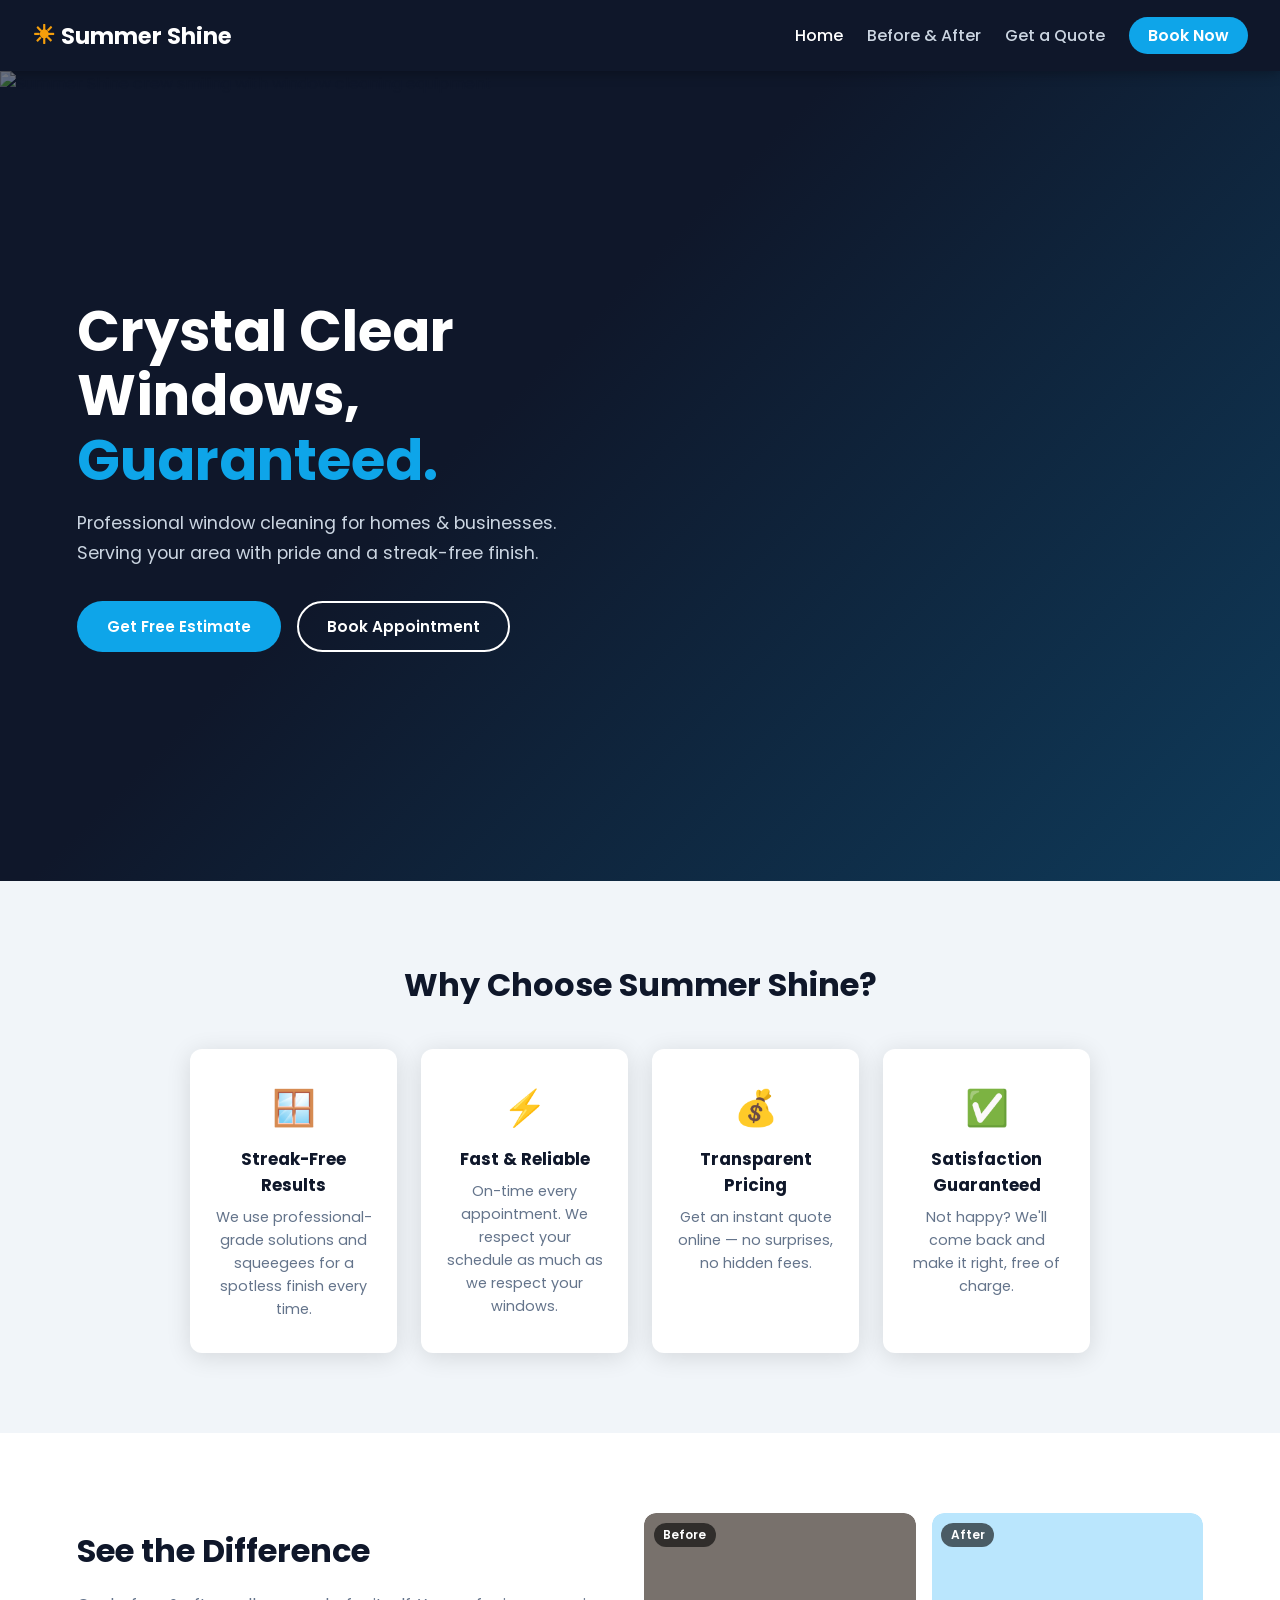
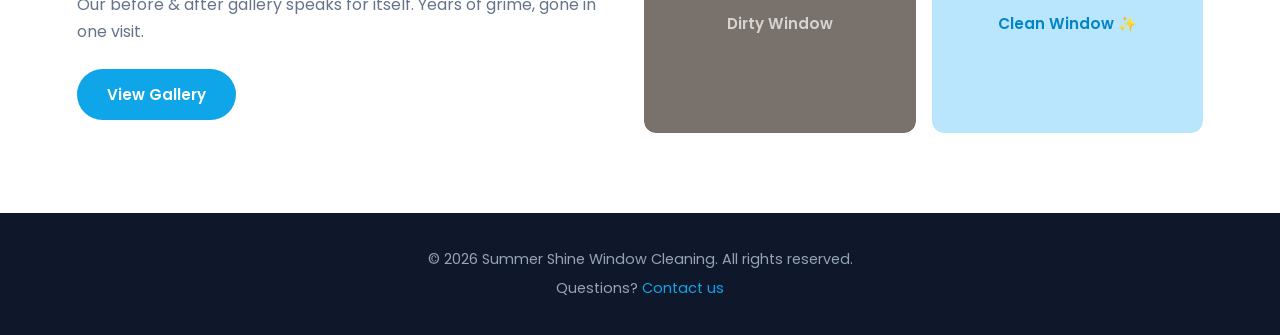
==== index.html @ 6a0af4ba "Initial commit" ====
<!DOCTYPE html>
<html lang="en">
<head>
  <meta charset="UTF-8" />
  <meta name="viewport" content="width=device-width, initial-scale=1.0" />
  <title>Summer Shine Window Cleaning</title>
  <link rel="stylesheet" href="css/style.css" />
  <link rel="preconnect" href="https://fonts.googleapis.com" />
  <link href="https://fonts.googleapis.com/css2?family=Poppins:wght@300;400;600;700&display=swap" rel="stylesheet" />
</head>
<body>
  <!-- NAV -->
  <nav class="navbar">
    <div class="nav-brand">
      <span class="brand-sun">☀</span> Summer Shine
    </div>
    <ul class="nav-links">
      <li><a href="index.html" class="active">Home</a></li>
      <li><a href="before-after.html">Before &amp; After</a></li>
      <li><a href="estimate.html">Get a Quote</a></li>
      <li><a href="book.html" class="btn-book">Book Now</a></li>
    </ul>
    <button class="nav-toggle" aria-label="Toggle menu">&#9776;</button>
  </nav>

  <!-- HERO -->
  <section class="hero">
    <div class="hero-overlay"></div>
    <div class="hero-content">
      <h1>Crystal Clear Windows,<br /><span class="accent">Guaranteed.</span></h1>
      <p class="hero-sub">Professional window cleaning for homes &amp; businesses.<br />Serving your area with pride and a streak-free finish.</p>
      <div class="hero-cta">
        <a href="estimate.html" class="btn btn-primary">Get Free Estimate</a>
        <a href="book.html" class="btn btn-secondary">Book Appointment</a>
      </div>
    </div>
    <!-- Replace src with your actual crew photo -->
    <img class="hero-img" src="images/crew.jpg" alt="Summer Shine crew smiling with window cleaning equipment" />
  </section>

  <!-- WHY US -->
  <section class="features">
    <h2>Why Choose Summer Shine?</h2>
    <div class="features-grid">
      <div class="feature-card">
        <span class="feature-icon">🪟</span>
        <h3>Streak-Free Results</h3>
        <p>We use professional-grade solutions and squeegees for a spotless finish every time.</p>
      </div>
      <div class="feature-card">
        <span class="feature-icon">⚡</span>
        <h3>Fast &amp; Reliable</h3>
        <p>On-time every appointment. We respect your schedule as much as we respect your windows.</p>
      </div>
      <div class="feature-card">
        <span class="feature-icon">💰</span>
        <h3>Transparent Pricing</h3>
        <p>Get an instant quote online — no surprises, no hidden fees.</p>
      </div>
      <div class="feature-card">
        <span class="feature-icon">✅</span>
        <h3>Satisfaction Guaranteed</h3>
        <p>Not happy? We'll come back and make it right, free of charge.</p>
      </div>
    </div>
  </section>

  <!-- TEASER: BEFORE/AFTER -->
  <section class="teaser">
    <div class="teaser-text">
      <h2>See the Difference</h2>
      <p>Our before &amp; after gallery speaks for itself. Years of grime, gone in one visit.</p>
      <a href="before-after.html" class="btn btn-primary">View Gallery</a>
    </div>
    <div class="teaser-images">
      <div class="teaser-half">
        <span class="label">Before</span>
        <!-- Replace with real before photo -->
        <div class="placeholder-img dirty">Dirty Window</div>
      </div>
      <div class="teaser-half">
        <span class="label">After</span>
        <!-- Replace with real after photo -->
        <div class="placeholder-img clean">Clean Window ✨</div>
      </div>
    </div>
  </section>

  <!-- FOOTER -->
  <footer class="footer">
    <p>&copy; <span id="year"></span> Summer Shine Window Cleaning. All rights reserved.</p>
    <p>Questions? <a href="mailto:michaelwyattnelson@gmail.com">Contact us</a></p>
  </footer>

  <script src="js/main.js"></script>
</body>
</html>
---- css/style.css ----
/* =============================================
   Summer Shine — Main Stylesheet
   ============================================= */

*, *::before, *::after { box-sizing: border-box; margin: 0; padding: 0; }

:root {
  --sky: #0ea5e9;
  --sky-dark: #0284c7;
  --sun: #f59e0b;
  --dark: #0f172a;
  --mid: #334155;
  --muted: #64748b;
  --light: #f1f5f9;
  --white: #ffffff;
  --radius: 12px;
  --shadow: 0 4px 24px rgba(0,0,0,.12);
  --font: 'Poppins', sans-serif;
}

body { font-family: var(--font); color: var(--dark); background: var(--white); }
a { text-decoration: none; color: inherit; }
img { max-width: 100%; display: block; }
ul { list-style: none; }

/* ---- BUTTONS ---- */
.btn {
  display: inline-block;
  padding: .75rem 1.75rem;
  border-radius: 50px;
  font-weight: 600;
  font-size: .95rem;
  cursor: pointer;
  border: 2px solid transparent;
  transition: all .2s;
}
.btn-primary { background: var(--sky); color: var(--white); }
.btn-primary:hover { background: var(--sky-dark); }
.btn-secondary { background: transparent; color: var(--white); border-color: var(--white); }
.btn-secondary:hover { background: rgba(255,255,255,.15); }
.btn-full { display: block; text-align: center; width: 100%; }

/* ---- NAVBAR ---- */
.navbar {
  position: sticky; top: 0; z-index: 100;
  display: flex; align-items: center; justify-content: space-between;
  padding: 1rem 2rem;
  background: var(--dark);
  box-shadow: 0 2px 12px rgba(0,0,0,.3);
}
.nav-brand {
  font-size: 1.4rem; font-weight: 700; color: var(--white);
  display: flex; align-items: center; gap: .4rem;
}
.brand-sun { color: var(--sun); font-size: 1.6rem; }
.nav-links { display: flex; gap: 1.5rem; align-items: center; }
.nav-links a { color: #cbd5e1; font-weight: 500; transition: color .2s; }
.nav-links a:hover, .nav-links a.active { color: var(--white); }
.btn-book {
  background: var(--sky); color: var(--white) !important;
  padding: .45rem 1.2rem; border-radius: 50px;
  font-weight: 600 !important;
}
.btn-book:hover { background: var(--sky-dark); }
.btn-book.active { background: var(--sky-dark); }
.nav-toggle { display: none; background: none; border: none; color: var(--white); font-size: 1.5rem; cursor: pointer; }

@media (max-width: 700px) {
  .nav-links { display: none; flex-direction: column; position: absolute; top: 64px; left: 0; right: 0;
    background: var(--dark); padding: 1rem 2rem 1.5rem; gap: 1rem; }
  .nav-links.open { display: flex; }
  .nav-toggle { display: block; }
}

/* ---- HERO ---- */
.hero {
  position: relative; min-height: 90vh;
  display: flex; align-items: center;
  overflow: hidden; background: var(--dark);
}
.hero-img {
  position: absolute; inset: 0; width: 100%; height: 100%;
  object-fit: cover; opacity: .45;
}
.hero-overlay {
  position: absolute; inset: 0;
  background: linear-gradient(135deg, rgba(15,23,42,.85) 40%, rgba(14,165,233,.25) 100%);
}
.hero-content {
  position: relative; z-index: 2;
  max-width: 680px; padding: 3rem 2rem 3rem 6vw;
}
.hero-content h1 { font-size: clamp(2rem, 5vw, 3.5rem); color: var(--white); line-height: 1.15; margin-bottom: 1rem; }
.accent { color: var(--sky); }
.hero-sub { color: #cbd5e1; font-size: 1.1rem; line-height: 1.7; margin-bottom: 2rem; }
.hero-cta { display: flex; gap: 1rem; flex-wrap: wrap; }

/* ---- FEATURES ---- */
.features { padding: 5rem 2rem; background: var(--light); text-align: center; }
.features h2 { font-size: 2rem; margin-bottom: 2.5rem; }
.features-grid { display: grid; grid-template-columns: repeat(auto-fit, minmax(200px, 1fr)); gap: 1.5rem; max-width: 900px; margin: 0 auto; }
.feature-card { background: var(--white); border-radius: var(--radius); padding: 2rem 1.5rem; box-shadow: var(--shadow); }
.feature-icon { font-size: 2.2rem; }
.feature-card h3 { margin: .75rem 0 .5rem; font-size: 1.05rem; }
.feature-card p { color: var(--muted); font-size: .9rem; line-height: 1.6; }

/* ---- TEASER ---- */
.teaser { display: flex; align-items: center; gap: 3rem; padding: 5rem 6vw; flex-wrap: wrap; }
.teaser-text { flex: 1 1 280px; }
.teaser-text h2 { font-size: 2rem; margin-bottom: 1rem; }
.teaser-text p { color: var(--muted); margin-bottom: 1.5rem; line-height: 1.7; }
.teaser-images { flex: 1 1 320px; display: flex; gap: 1rem; }
.teaser-half { flex: 1; position: relative; border-radius: var(--radius); overflow: hidden; }
.label {
  position: absolute; top: .6rem; left: .6rem; z-index: 2;
  background: rgba(0,0,0,.6); color: var(--white);
  font-size: .75rem; font-weight: 600; padding: .2rem .6rem; border-radius: 50px;
}
.placeholder-img {
  height: 220px; border-radius: var(--radius); display: flex;
  align-items: center; justify-content: center; font-weight: 600; font-size: .95rem;
}
.dirty { background: #78716c; color: #d6d3d1; }
.clean { background: #bae6fd; color: var(--sky-dark); }

/* ---- PAGE HEADER ---- */
.page-header { text-align: center; padding: 4rem 2rem 2rem; background: var(--dark); color: var(--white); }
.page-header h1 { font-size: clamp(1.8rem, 4vw, 2.8rem); margin-bottom: .75rem; }
.page-header p { color: #94a3b8; font-size: 1.05rem; }

/* ---- BEFORE/AFTER GALLERY ---- */
.gallery { padding: 3rem 2rem 5rem; }
.gallery-grid { display: grid; grid-template-columns: repeat(auto-fit, minmax(300px, 1fr)); gap: 2rem; max-width: 1100px; margin: 0 auto; }
.gallery-item { border-radius: var(--radius); overflow: hidden; box-shadow: var(--shadow); }
.gallery-caption { text-align: center; padding: .75rem; font-size: .9rem; color: var(--muted); background: var(--white); }

/* Compare slider */
.compare-wrapper {
  position: relative; overflow: hidden; cursor: col-resize;
  aspect-ratio: 4/3; user-select: none;
}
.compare-before, .compare-after {
  position: absolute; inset: 0;
}
.compare-before img, .compare-after img {
  width: 100%; height: 100%; object-fit: cover;
}
.compare-after { clip-path: inset(0 50% 0 0); }
.compare-label {
  position: absolute; bottom: .6rem; left: .6rem; z-index: 3;
  background: rgba(0,0,0,.55); color: var(--white);
  font-size: .75rem; font-weight: 600; padding: .2rem .6rem; border-radius: 50px;
}
.after-label { left: auto; right: .6rem; }
.compare-handle {
  position: absolute; top: 0; bottom: 0; left: 50%; z-index: 4;
  width: 3px; background: var(--white);
  transform: translateX(-50%);
}
.compare-handle::before, .compare-handle::after {
  content: ''; position: absolute; left: 50%; transform: translateX(-50%);
  width: 36px; height: 36px; border-radius: 50%;
  background: var(--white); box-shadow: 0 2px 8px rgba(0,0,0,.3);
}
.compare-handle::before { top: calc(50% - 18px); }
.compare-handle::after { display: none; }
.compare-range {
  position: absolute; inset: 0; width: 100%; height: 100%;
  opacity: 0; cursor: col-resize; z-index: 5;
}

/* ---- CTA BAND ---- */
.cta-band {
  text-align: center; padding: 4rem 2rem;
  background: linear-gradient(135deg, var(--sky-dark), var(--sky));
  color: var(--white);
}
.cta-band h2 { font-size: 1.8rem; margin-bottom: 1.5rem; }
.cta-band .btn { margin: .4rem; }

/* ---- ESTIMATE ---- */
.estimate-section { padding: 3rem 1rem 5rem; display: flex; justify-content: center; }
.estimate-card { background: var(--white); border-radius: var(--radius); box-shadow: var(--shadow); padding: 2.5rem; max-width: 500px; width: 100%; }
.pricing-legend { display: flex; gap: 1rem; margin-bottom: 2rem; justify-content: center; flex-wrap: wrap; }
.price-badge {
  display: flex; flex-direction: column; align-items: center;
  background: var(--light); border-radius: var(--radius); padding: .8rem 1.2rem;
  min-width: 90px;
}
.price-badge span { font-size: .8rem; color: var(--muted); }
.price-badge strong { font-size: 1.4rem; color: var(--sky-dark); }
.price-badge small { font-size: .7rem; color: var(--muted); text-align: center; }

.form-row { display: flex; align-items: center; justify-content: space-between; margin-bottom: 1.2rem; }
.form-row label { font-weight: 600; }
.qty-control { display: flex; align-items: center; gap: .5rem; }
.qty-control input[type="number"] {
  width: 64px; text-align: center; border: 2px solid #e2e8f0;
  border-radius: 8px; padding: .4rem; font-size: 1rem; font-family: var(--font);
  -moz-appearance: textfield;
}
.qty-control input::-webkit-outer-spin-button,
.qty-control input::-webkit-inner-spin-button { -webkit-appearance: none; }
.qty-btn {
  width: 36px; height: 36px; border-radius: 50%; border: 2px solid var(--sky);
  background: transparent; color: var(--sky); font-size: 1.2rem; font-weight: 700;
  cursor: pointer; transition: all .15s;
  display: flex; align-items: center; justify-content: center;
}
.qty-btn:hover { background: var(--sky); color: var(--white); }

.estimate-result {
  text-align: center; background: var(--light); border-radius: var(--radius);
  padding: 1.5rem; margin: 1.5rem 0;
}
.result-label { font-size: .85rem; color: var(--muted); text-transform: uppercase; letter-spacing: .05em; }
.result-amount { font-size: 3rem; font-weight: 700; color: var(--sky-dark); }
.result-breakdown { font-size: .85rem; color: var(--muted); margin-top: .25rem; }

/* ---- BOOKING ---- */
.book-section { padding: 3rem 1rem 5rem; display: flex; justify-content: center; }
.book-card { background: var(--white); border-radius: var(--radius); box-shadow: var(--shadow); padding: 2.5rem; max-width: 560px; width: 100%; }

/* Calendar */
.calendar-container { margin-bottom: 1.5rem; }
.cal-header { display: flex; align-items: center; justify-content: space-between; margin-bottom: 1rem; font-weight: 600; font-size: 1.05rem; }
.cal-nav { background: none; border: none; font-size: 1.8rem; cursor: pointer; color: var(--sky); line-height: 1; padding: 0 .25rem; }
.cal-grid { display: grid; grid-template-columns: repeat(7, 1fr); gap: 4px; text-align: center; }
.cal-day-name { font-size: .75rem; color: var(--muted); padding: .3rem 0; font-weight: 600; }
.cal-day {
  aspect-ratio: 1; display: flex; align-items: center; justify-content: center;
  border-radius: 8px; font-size: .9rem; cursor: pointer; border: 2px solid transparent;
  transition: all .15s;
}
.cal-day:hover:not(.cal-empty):not(.cal-past):not(.cal-booked-full) { background: var(--sky); color: var(--white); }
.cal-day.selected { background: var(--sky-dark); color: var(--white); }
.cal-day.cal-past { color: #cbd5e1; cursor: not-allowed; }
.cal-day.cal-booked-full { background: #fee2e2; color: #ef4444; cursor: not-allowed; font-weight: 600; }
.cal-day.cal-today { border-color: var(--sky); font-weight: 700; }
.cal-empty { pointer-events: none; }

/* Timeslots */
.timeslot-container { margin-bottom: 1.5rem; }
.timeslot-container h3 { font-size: 1rem; margin-bottom: .75rem; }
.timeslot-grid { display: flex; flex-wrap: wrap; gap: .5rem; }
.timeslot-btn {
  padding: .45rem 1rem; border-radius: 50px;
  border: 2px solid var(--sky); background: transparent;
  color: var(--sky); font-weight: 600; font-size: .85rem;
  cursor: pointer; transition: all .15s; font-family: var(--font);
}
.timeslot-btn:hover:not(:disabled) { background: var(--sky); color: var(--white); }
.timeslot-btn.selected { background: var(--sky-dark); color: var(--white); border-color: var(--sky-dark); }
.timeslot-btn:disabled { border-color: #e2e8f0; color: #cbd5e1; cursor: not-allowed; background: var(--light); }

/* Booking form */
.booking-form { margin-top: .5rem; }
.slot-confirm { font-size: 1rem; color: var(--sky-dark); margin-bottom: 1.25rem; }
.form-group { margin-bottom: 1rem; }
.form-group label { display: block; font-weight: 600; font-size: .9rem; margin-bottom: .35rem; }
.form-group input, .form-group textarea {
  width: 100%; border: 2px solid #e2e8f0; border-radius: 8px;
  padding: .6rem .9rem; font-size: .95rem; font-family: var(--font);
  transition: border-color .2s;
}
.form-group input:focus, .form-group textarea:focus { outline: none; border-color: var(--sky); }
.estimate-summary { background: var(--light); border-radius: 8px; padding: .75rem 1rem; margin-bottom: 1rem; font-size: .9rem; }
.form-note { font-size: .78rem; color: var(--muted); margin-top: .75rem; text-align: center; }

/* Success */
.success-message { text-align: center; padding: 2rem; }
.success-icon { font-size: 3rem; }
.success-message h2 { margin: 1rem 0 .5rem; font-size: 1.8rem; }
.success-message p { color: var(--muted); margin-bottom: 1.5rem; line-height: 1.7; }

/* ---- FOOTER ---- */
.footer { background: var(--dark); color: #94a3b8; text-align: center; padding: 2rem; font-size: .9rem; line-height: 2; }
.footer a { color: var(--sky); }
.footer a:hover { text-decoration: underline; }
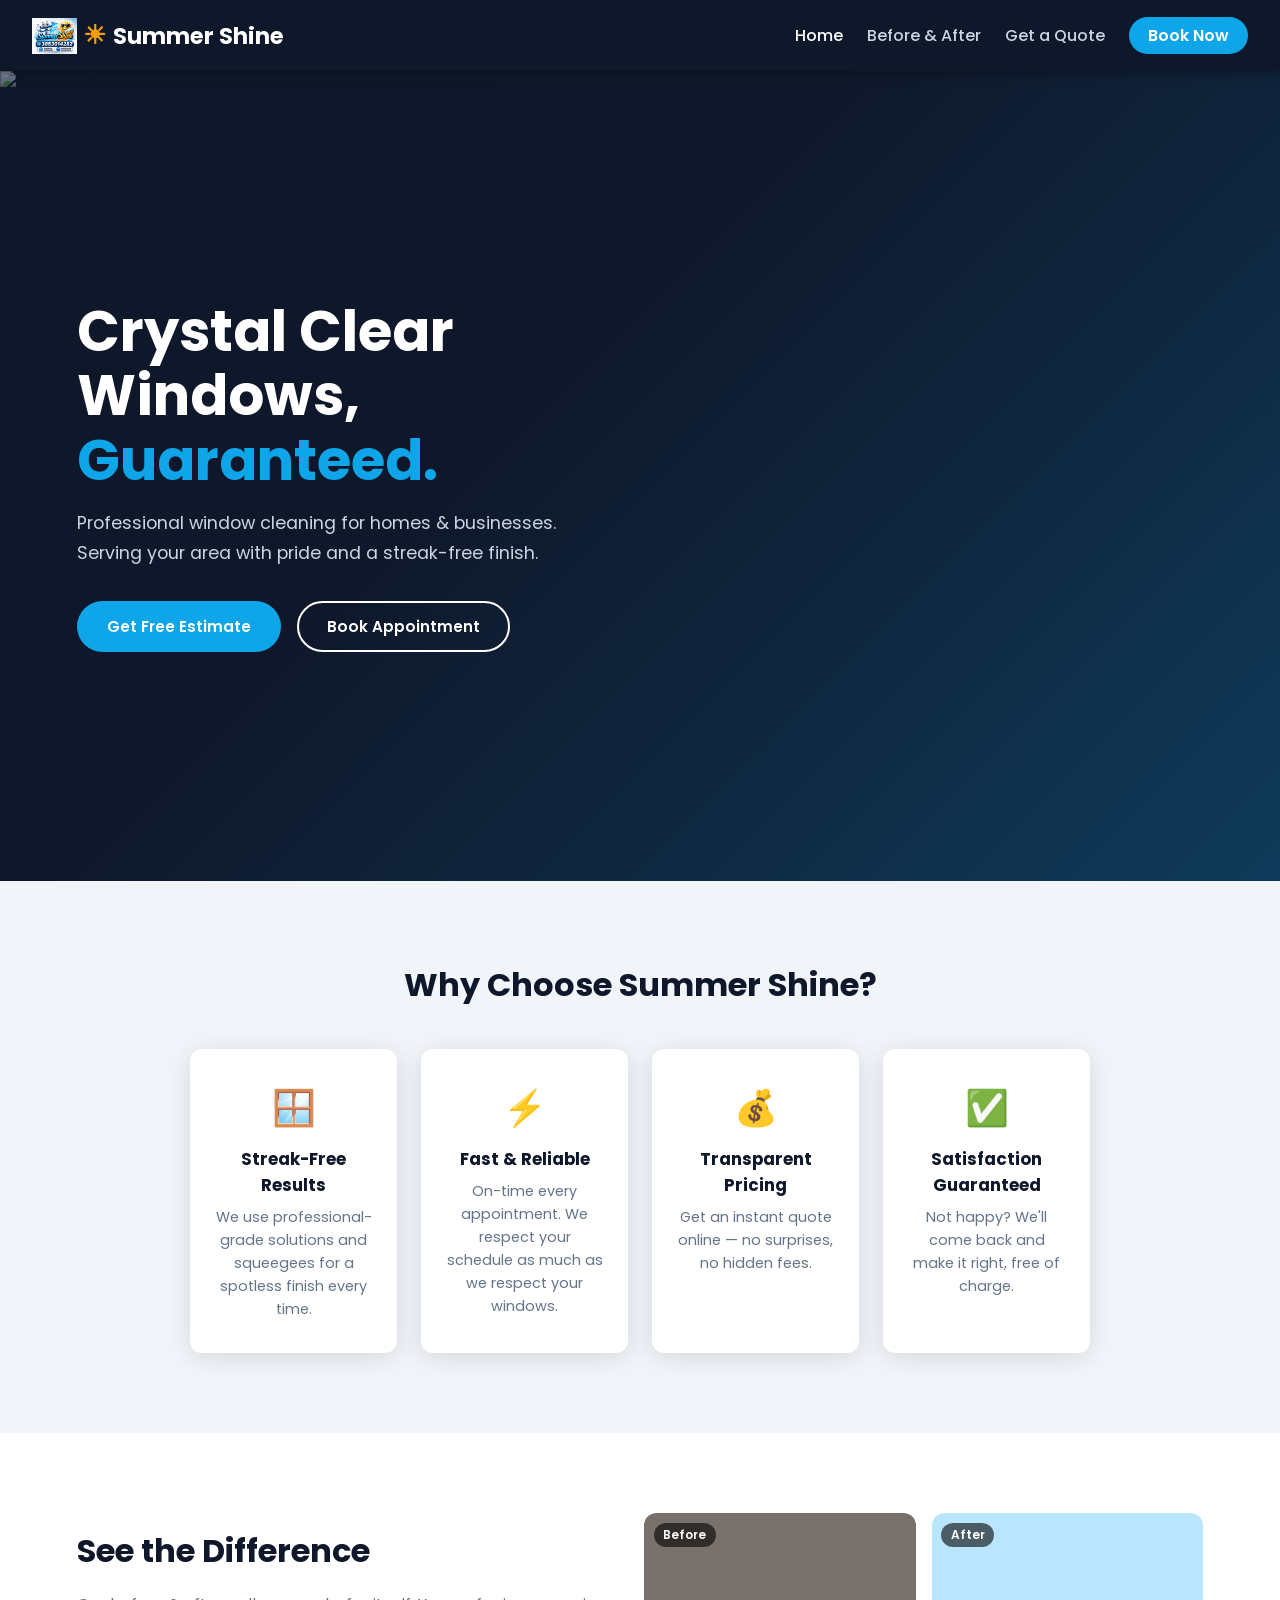
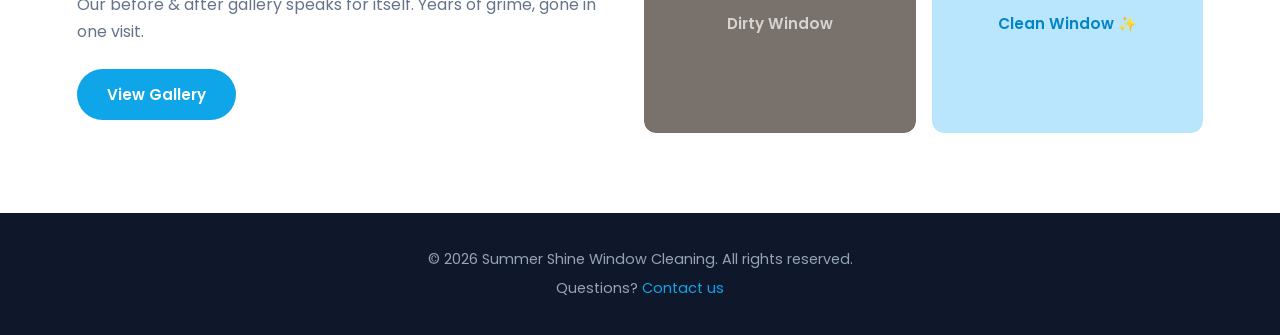
==== commit f74cc4c0: "Add logo placeholder, simplify estimate to panes/screens at  each" ====
--- a/index.html
+++ b/index.html
@@ -12,6 +12,8 @@
   <!-- NAV -->
   <nav class="navbar">
     <div class="nav-brand">
+      <!-- Replace images/logo.png with your actual company logo file -->
+      <img class="brand-logo" src="images/logo.png" alt="Summer Shine logo" onerror="this.style.display='none'" />
       <span class="brand-sun">☀</span> Summer Shine
     </div>
     <ul class="nav-links">
--- a/css/style.css
+++ b/css/style.css
@@ -52,6 +52,12 @@
   font-size: 1.4rem; font-weight: 700; color: var(--white);
   display: flex; align-items: center; gap: .4rem;
 }
+/* Company logo — swap images/logo.png for your actual file */
+.brand-logo {
+  height: 36px;
+  width: auto;
+  object-fit: contain;
+}
 .brand-sun { color: var(--sun); font-size: 1.6rem; }
 .nav-links { display: flex; gap: 1.5rem; align-items: center; }
 .nav-links a { color: #cbd5e1; font-weight: 500; transition: color .2s; }
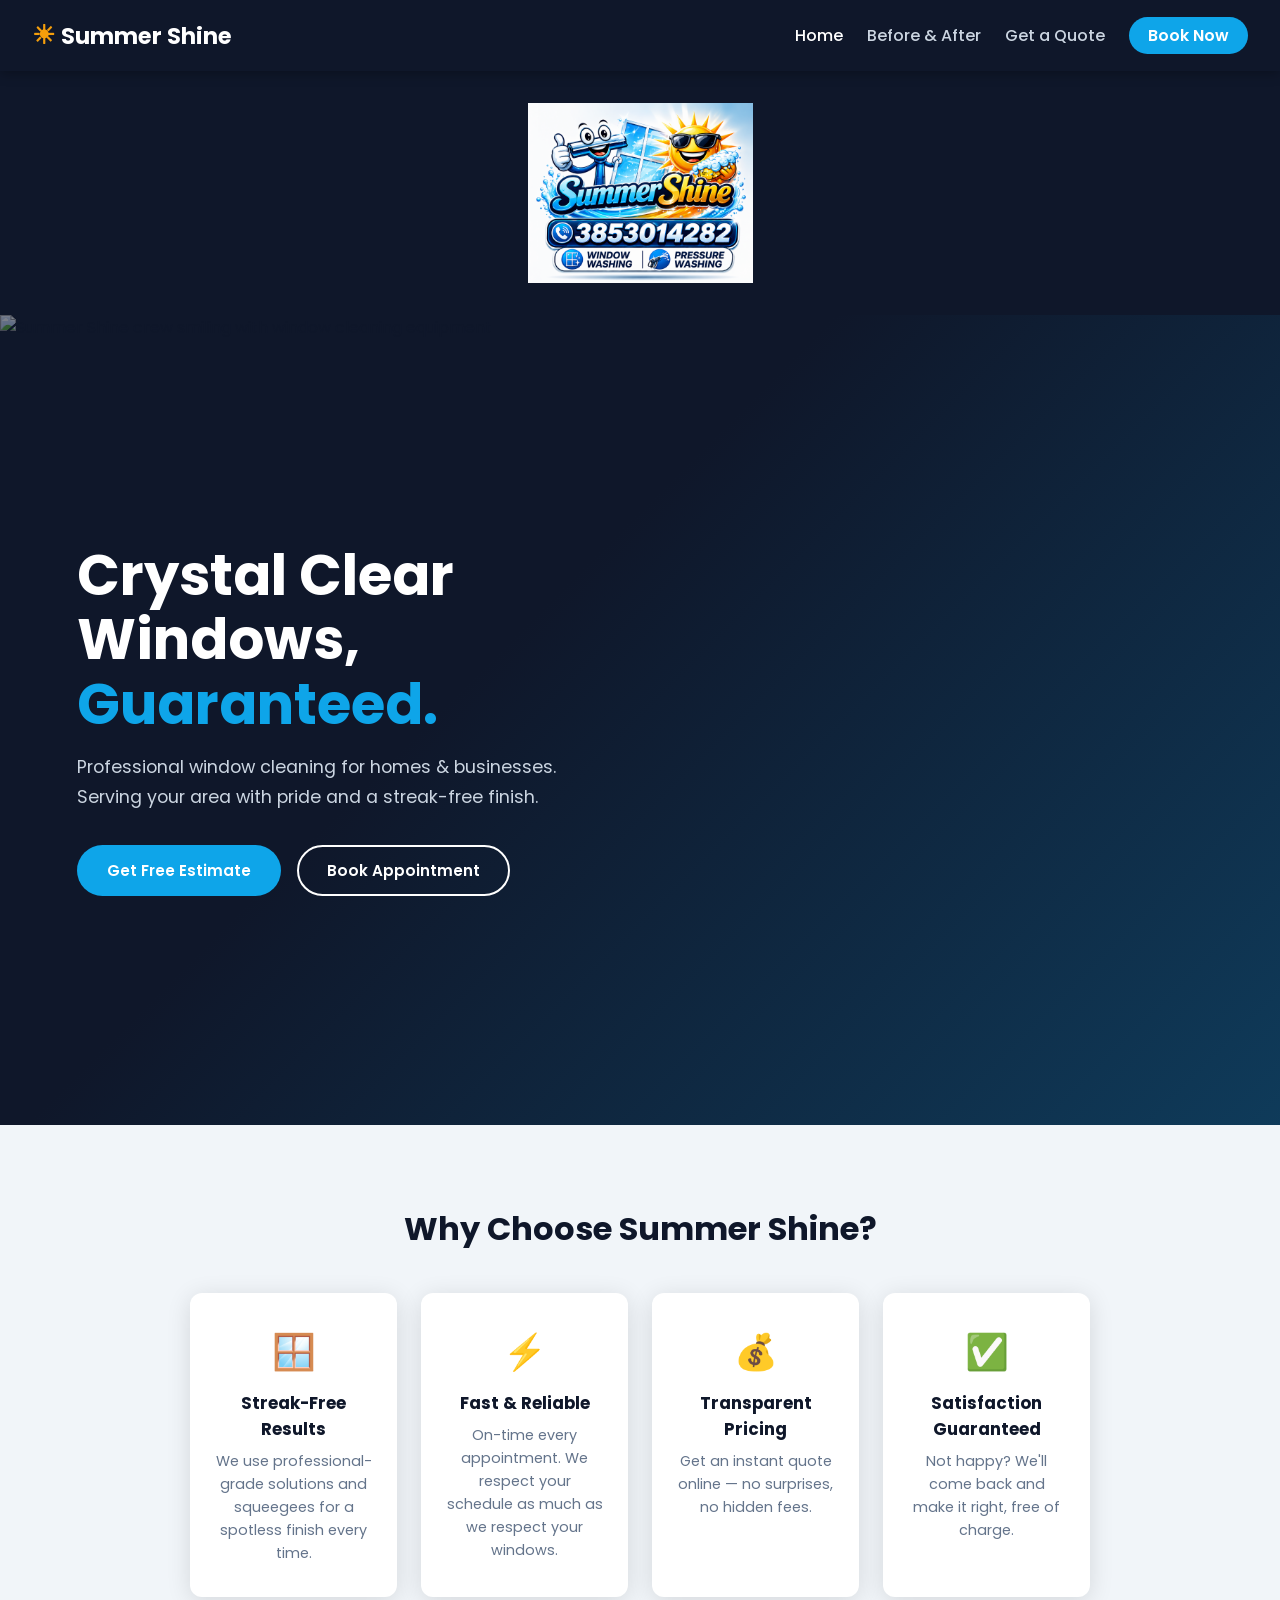
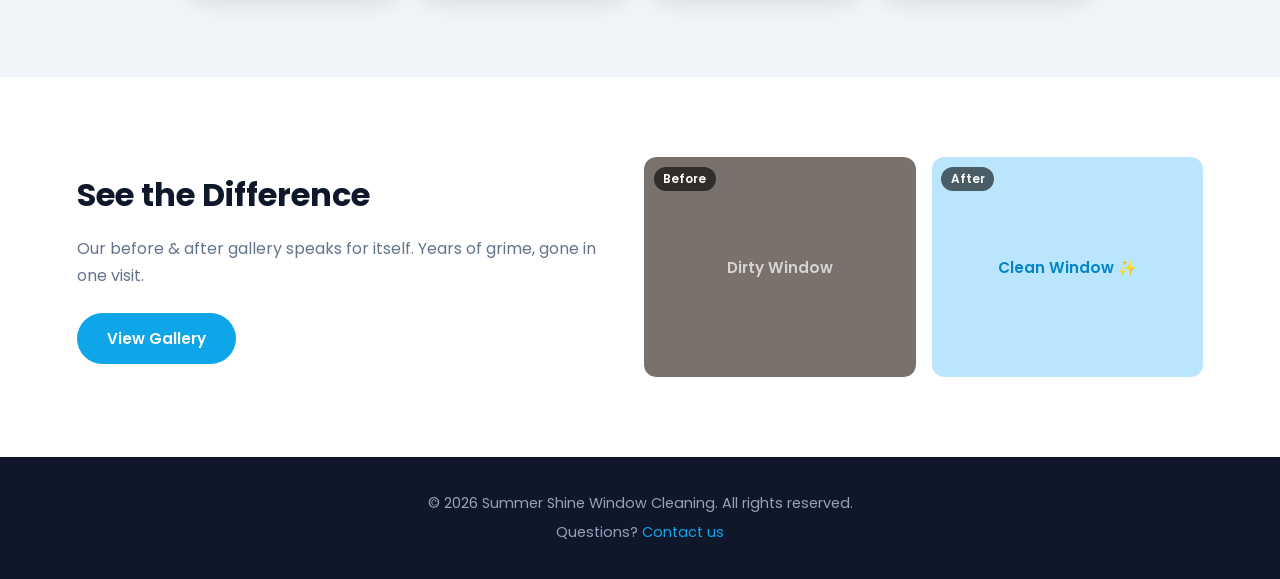
==== commit 4f52124f: "Move logo below navbar, increase logo size" ====
--- a/index.html
+++ b/index.html
@@ -12,8 +12,6 @@
   <!-- NAV -->
   <nav class="navbar">
     <div class="nav-brand">
-      <!-- Replace images/logo.png with your actual company logo file -->
-      <img class="brand-logo" src="images/logo.png" alt="Summer Shine logo" onerror="this.style.display='none'" />
       <span class="brand-sun">☀</span> Summer Shine
     </div>
     <ul class="nav-links">
@@ -24,6 +22,12 @@
     </ul>
     <button class="nav-toggle" aria-label="Toggle menu">&#9776;</button>
   </nav>
+
+  <!-- LOGO -->
+  <!-- Replace images/logo.png with your actual company logo file -->
+  <div class="logo-banner">
+    <img class="site-logo" src="images/logo.png" alt="Summer Shine logo" onerror="this.style.display='none'" />
+  </div>
 
   <!-- HERO -->
   <section class="hero">
--- a/css/style.css
+++ b/css/style.css
@@ -52,13 +52,22 @@
   font-size: 1.4rem; font-weight: 700; color: var(--white);
   display: flex; align-items: center; gap: .4rem;
 }
+.brand-sun { color: var(--sun); font-size: 1.6rem; }
+
+/* Logo banner below navbar */
+.logo-banner {
+  display: flex;
+  justify-content: center;
+  align-items: center;
+  padding: 2rem 1rem;
+  background: var(--dark);
+}
 /* Company logo — swap images/logo.png for your actual file */
-.brand-logo {
-  height: 36px;
+.site-logo {
+  height: 180px;
   width: auto;
   object-fit: contain;
 }
-.brand-sun { color: var(--sun); font-size: 1.6rem; }
 .nav-links { display: flex; gap: 1.5rem; align-items: center; }
 .nav-links a { color: #cbd5e1; font-weight: 500; transition: color .2s; }
 .nav-links a:hover, .nav-links a.active { color: var(--white); }
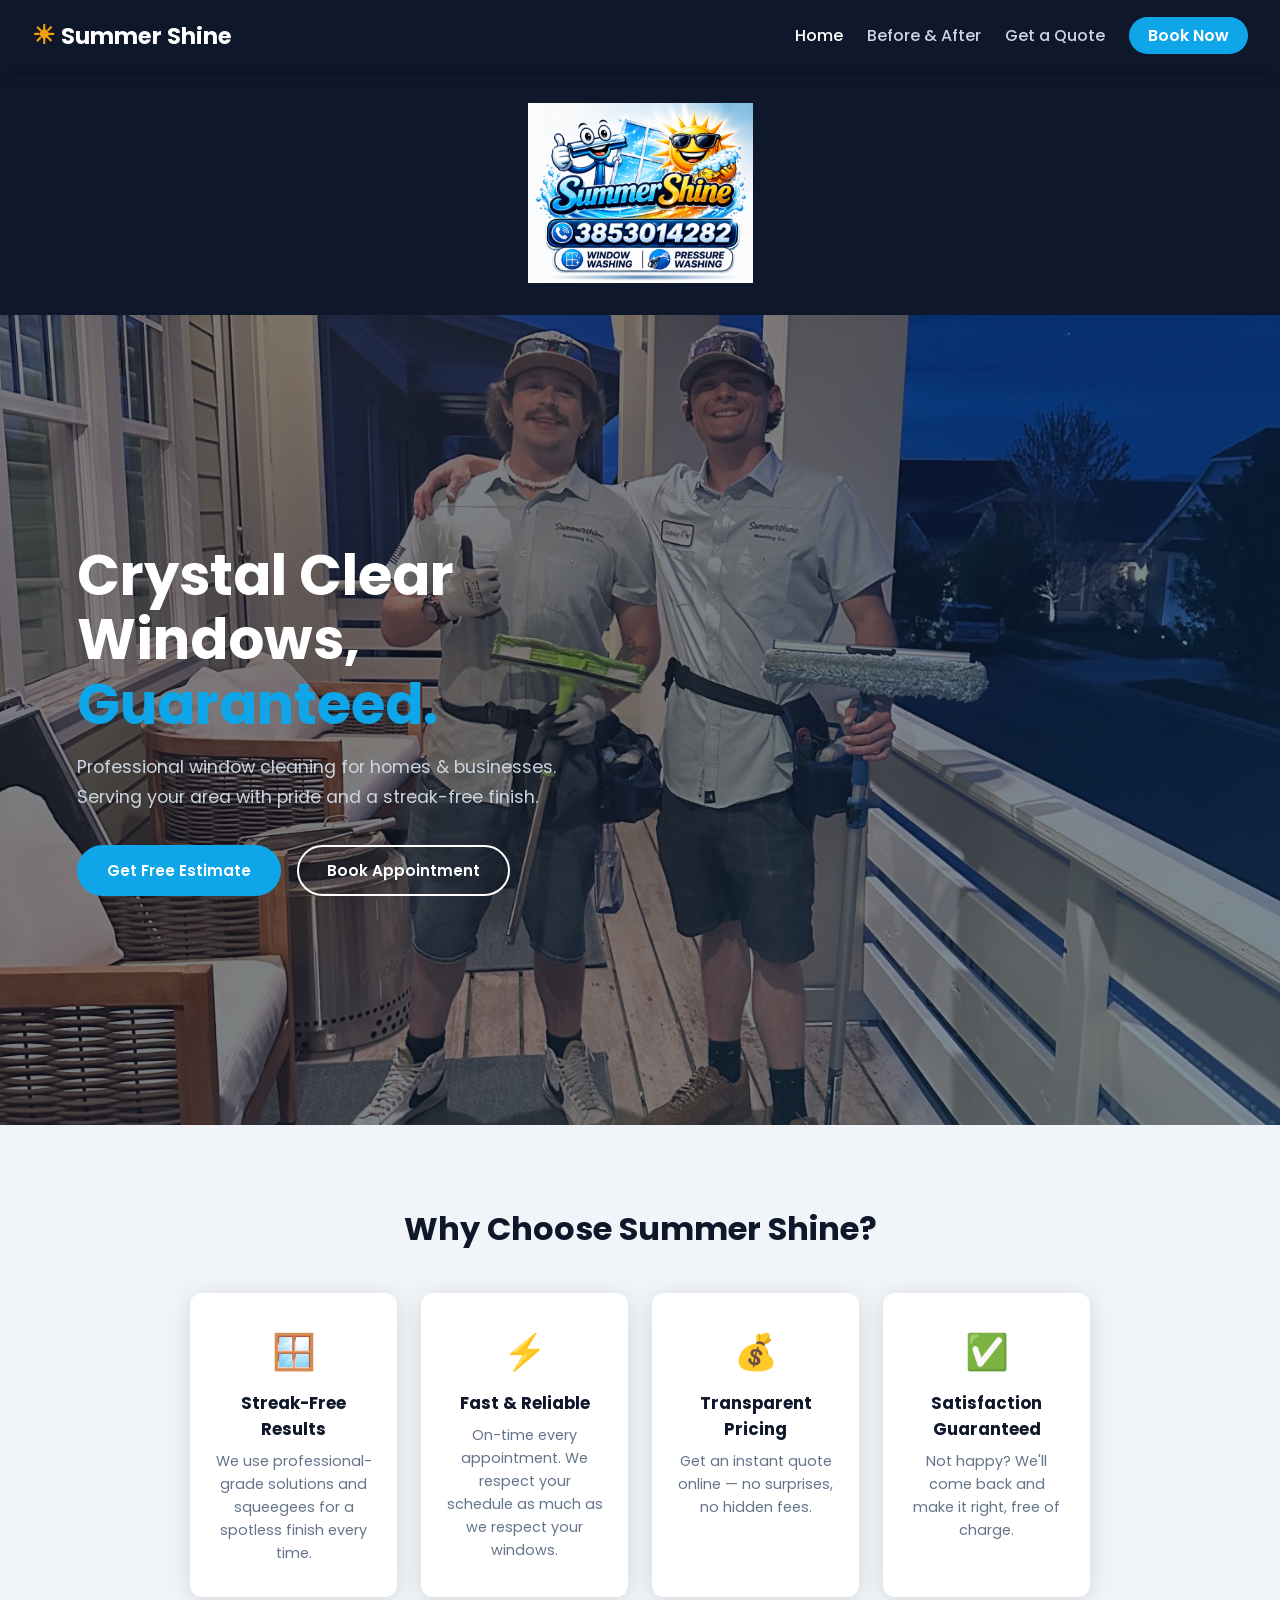
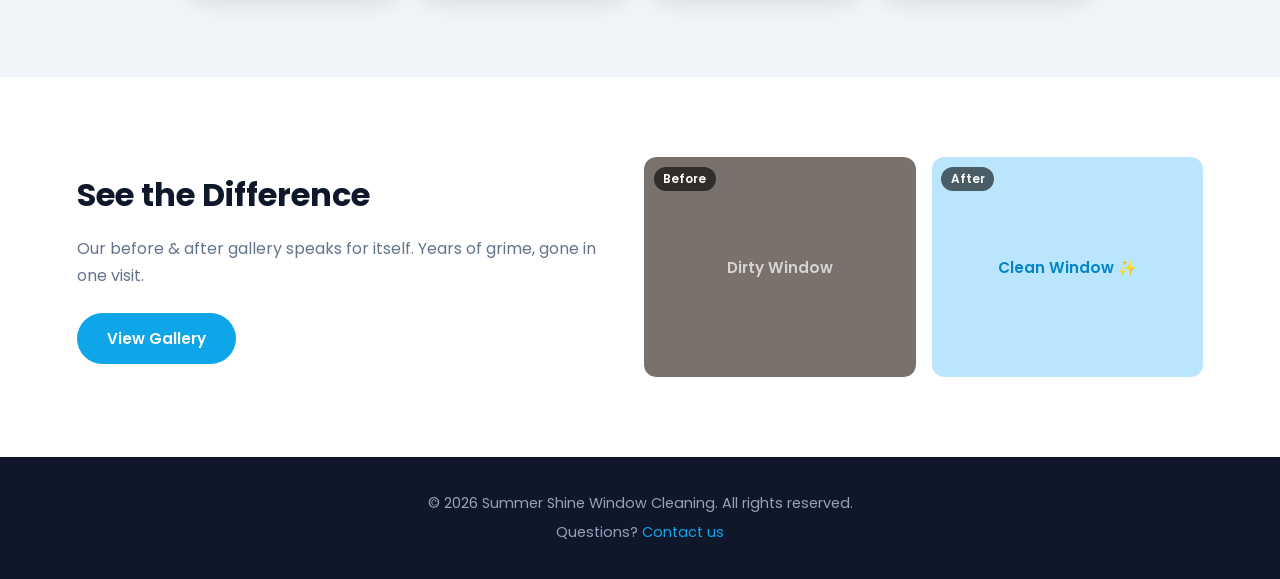
==== commit 57d69520: "Use crew.png for hero image" ====
--- a/index.html
+++ b/index.html
@@ -40,8 +40,7 @@
         <a href="book.html" class="btn btn-secondary">Book Appointment</a>
       </div>
     </div>
-    <!-- Replace src with your actual crew photo -->
-    <img class="hero-img" src="images/crew.jpg" alt="Summer Shine crew smiling with window cleaning equipment" />
+    <img class="hero-img" src="images/crew.png" alt="Summer Shine crew smiling with window cleaning equipment" />
   </section>
 
   <!-- WHY US -->
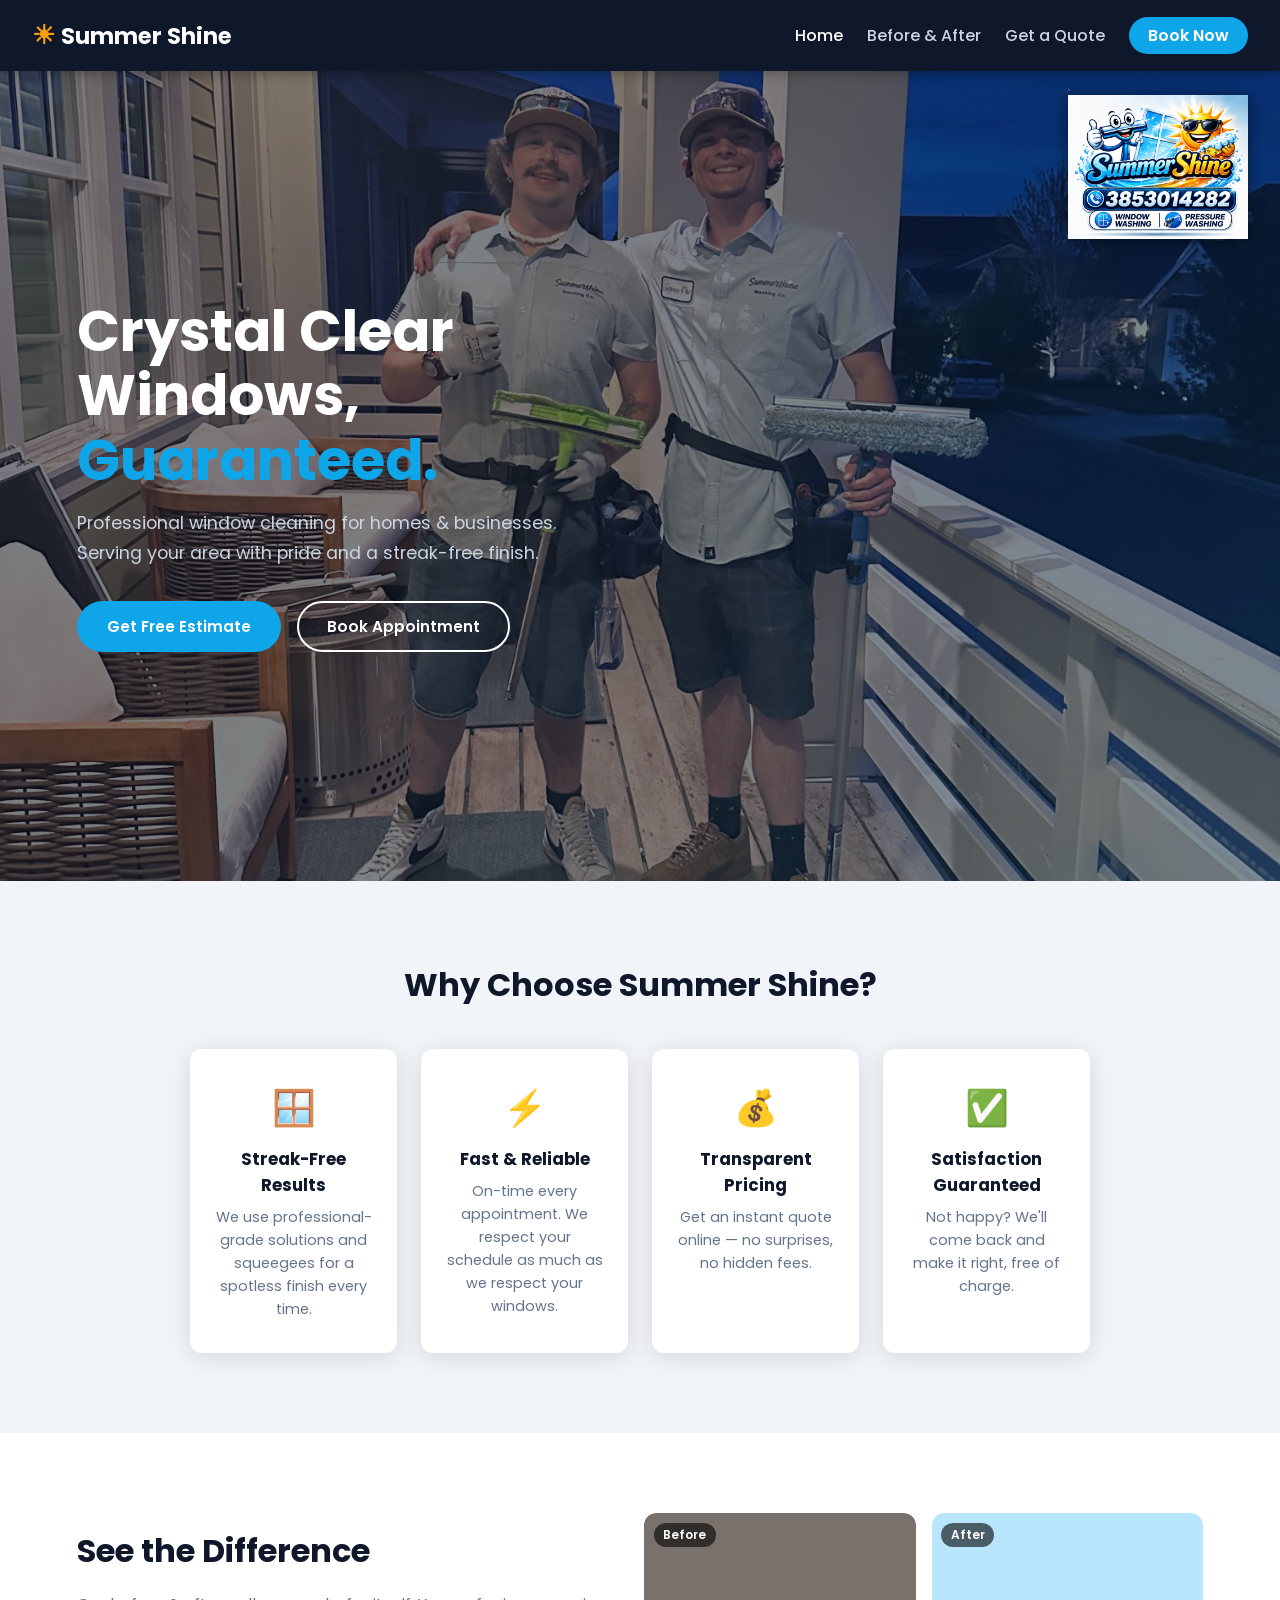
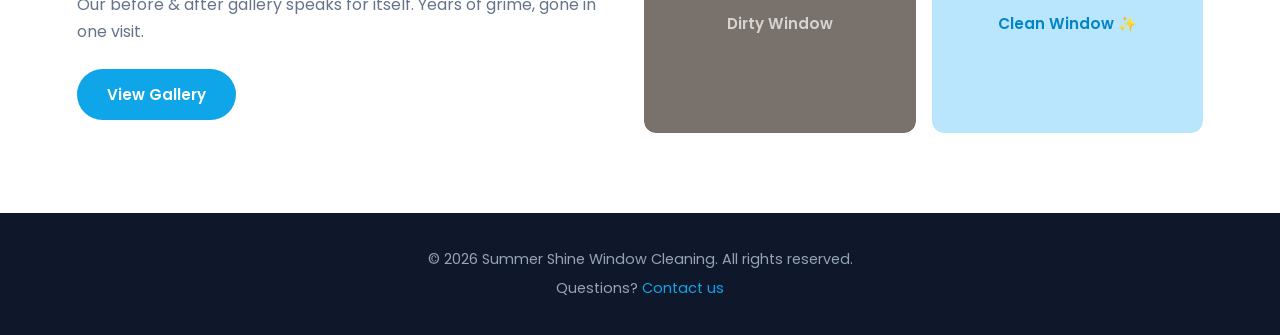
==== commit e3561ed5: "Move logo over hero image, top-right, 4x size" ====
--- a/index.html
+++ b/index.html
@@ -23,15 +23,11 @@
     <button class="nav-toggle" aria-label="Toggle menu">&#9776;</button>
   </nav>
 
-  <!-- LOGO -->
-  <!-- Replace images/logo.png with your actual company logo file -->
-  <div class="logo-banner">
-    <img class="site-logo" src="images/logo.png" alt="Summer Shine logo" onerror="this.style.display='none'" />
-  </div>
-
   <!-- HERO -->
   <section class="hero">
     <div class="hero-overlay"></div>
+    <!-- Replace images/logo.png with your actual company logo file -->
+    <img class="site-logo" src="images/logo.png" alt="Summer Shine logo" onerror="this.style.display='none'" />
     <div class="hero-content">
       <h1>Crystal Clear Windows,<br /><span class="accent">Guaranteed.</span></h1>
       <p class="hero-sub">Professional window cleaning for homes &amp; businesses.<br />Serving your area with pride and a streak-free finish.</p>
--- a/css/style.css
+++ b/css/style.css
@@ -55,18 +55,16 @@
 .brand-sun { color: var(--sun); font-size: 1.6rem; }
 
 /* Logo banner below navbar */
-.logo-banner {
-  display: flex;
-  justify-content: center;
-  align-items: center;
-  padding: 2rem 1rem;
-  background: var(--dark);
-}
 /* Company logo — swap images/logo.png for your actual file */
 .site-logo {
-  height: 180px;
+  position: absolute;
+  top: 1.5rem;
+  right: 2rem;
+  height: 144px;
   width: auto;
   object-fit: contain;
+  z-index: 3;
+  filter: drop-shadow(0 2px 8px rgba(0,0,0,.5));
 }
 .nav-links { display: flex; gap: 1.5rem; align-items: center; }
 .nav-links a { color: #cbd5e1; font-weight: 500; transition: color .2s; }
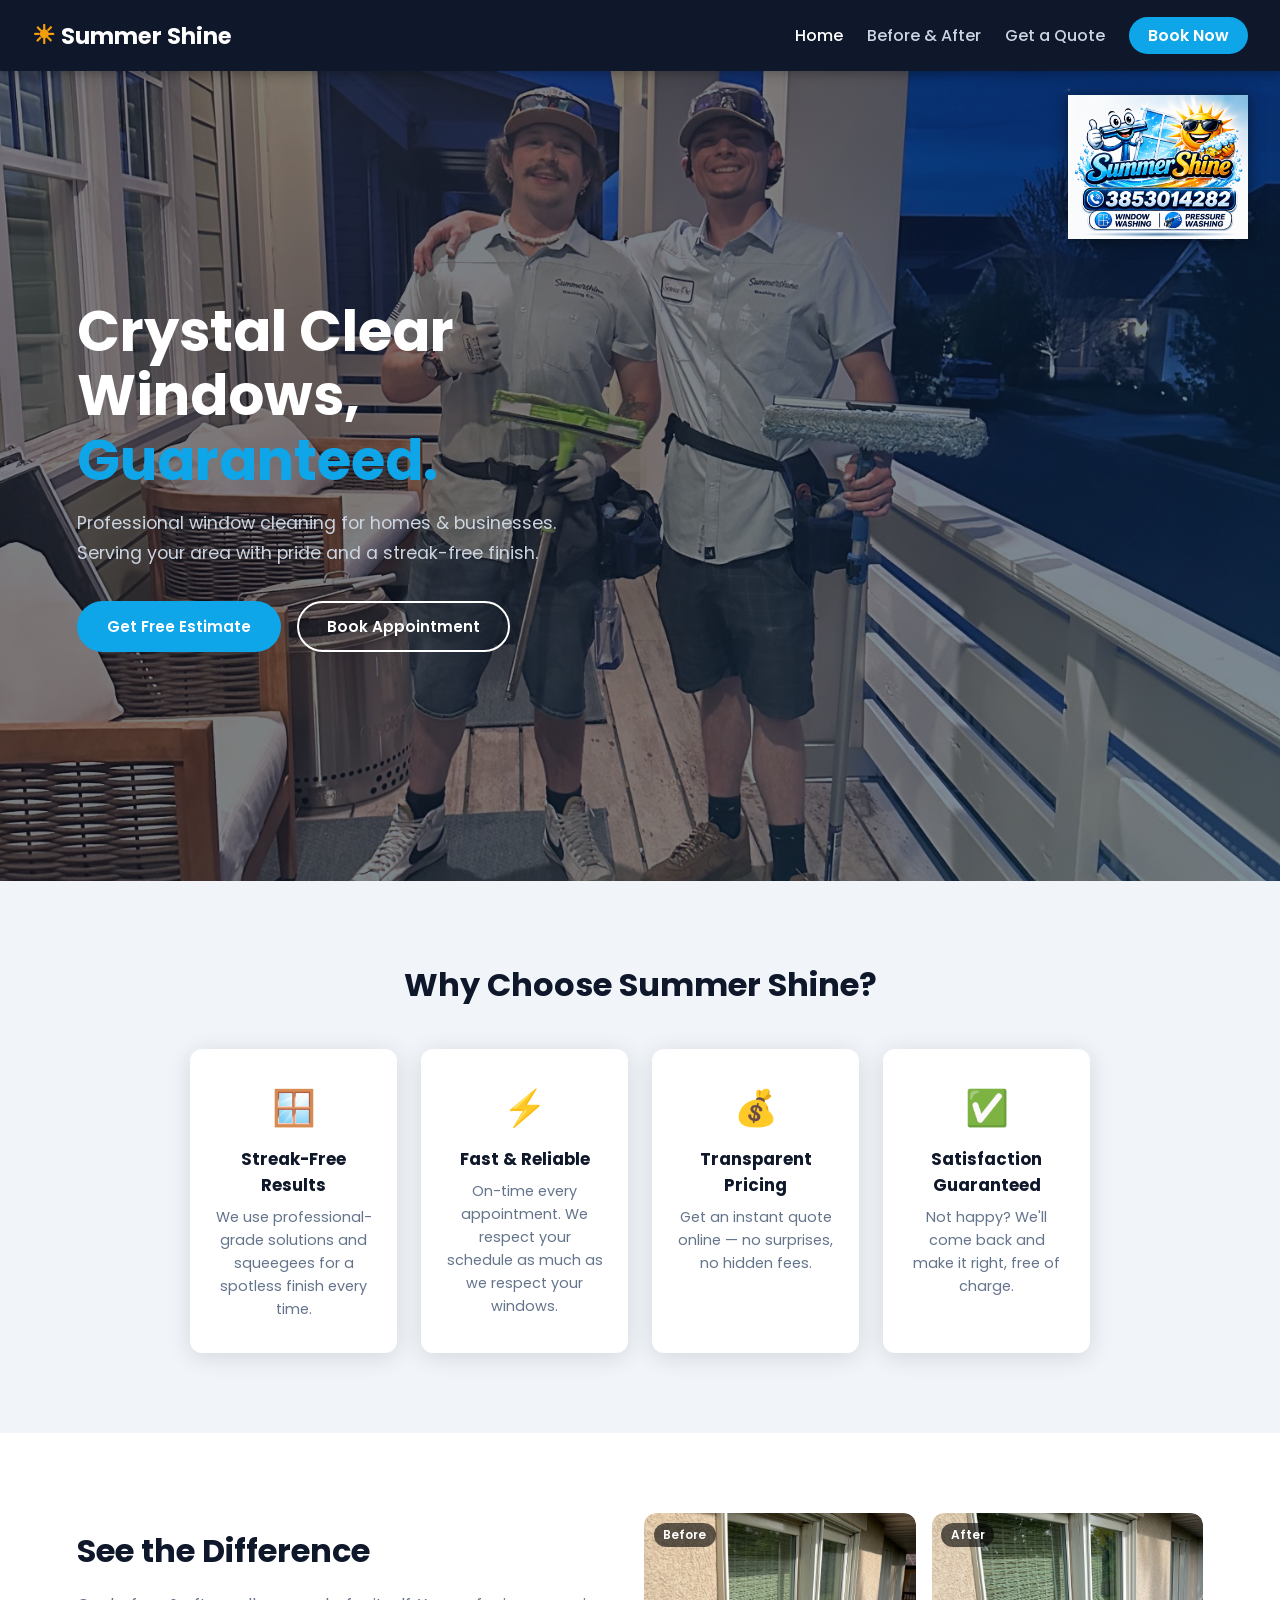
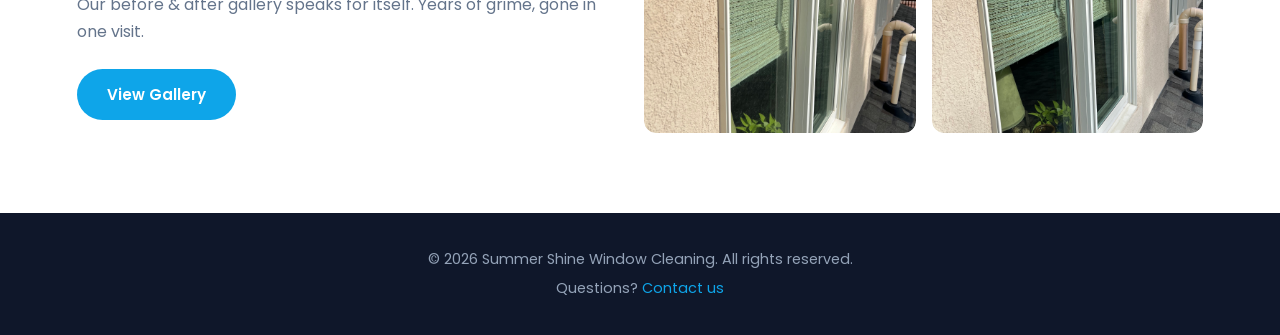
==== commit 75a4cb76: "Use real before/after images on homepage teaser" ====
--- a/index.html
+++ b/index.html
@@ -76,13 +76,11 @@
     <div class="teaser-images">
       <div class="teaser-half">
         <span class="label">Before</span>
-        <!-- Replace with real before photo -->
-        <div class="placeholder-img dirty">Dirty Window</div>
+        <img src="images/dirty.png" alt="Dirty window before cleaning" class="teaser-img" />
       </div>
       <div class="teaser-half">
         <span class="label">After</span>
-        <!-- Replace with real after photo -->
-        <div class="placeholder-img clean">Clean Window ✨</div>
+        <img src="images/after1.png" alt="Clean window after cleaning" class="teaser-img" />
       </div>
     </div>
   </section>
--- a/css/style.css
+++ b/css/style.css
@@ -135,6 +135,7 @@
 }
 .dirty { background: #78716c; color: #d6d3d1; }
 .clean { background: #bae6fd; color: var(--sky-dark); }
+.teaser-img { width: 100%; height: 220px; object-fit: cover; border-radius: var(--radius); display: block; }
 
 /* ---- PAGE HEADER ---- */
 .page-header { text-align: center; padding: 4rem 2rem 2rem; background: var(--dark); color: var(--white); }
